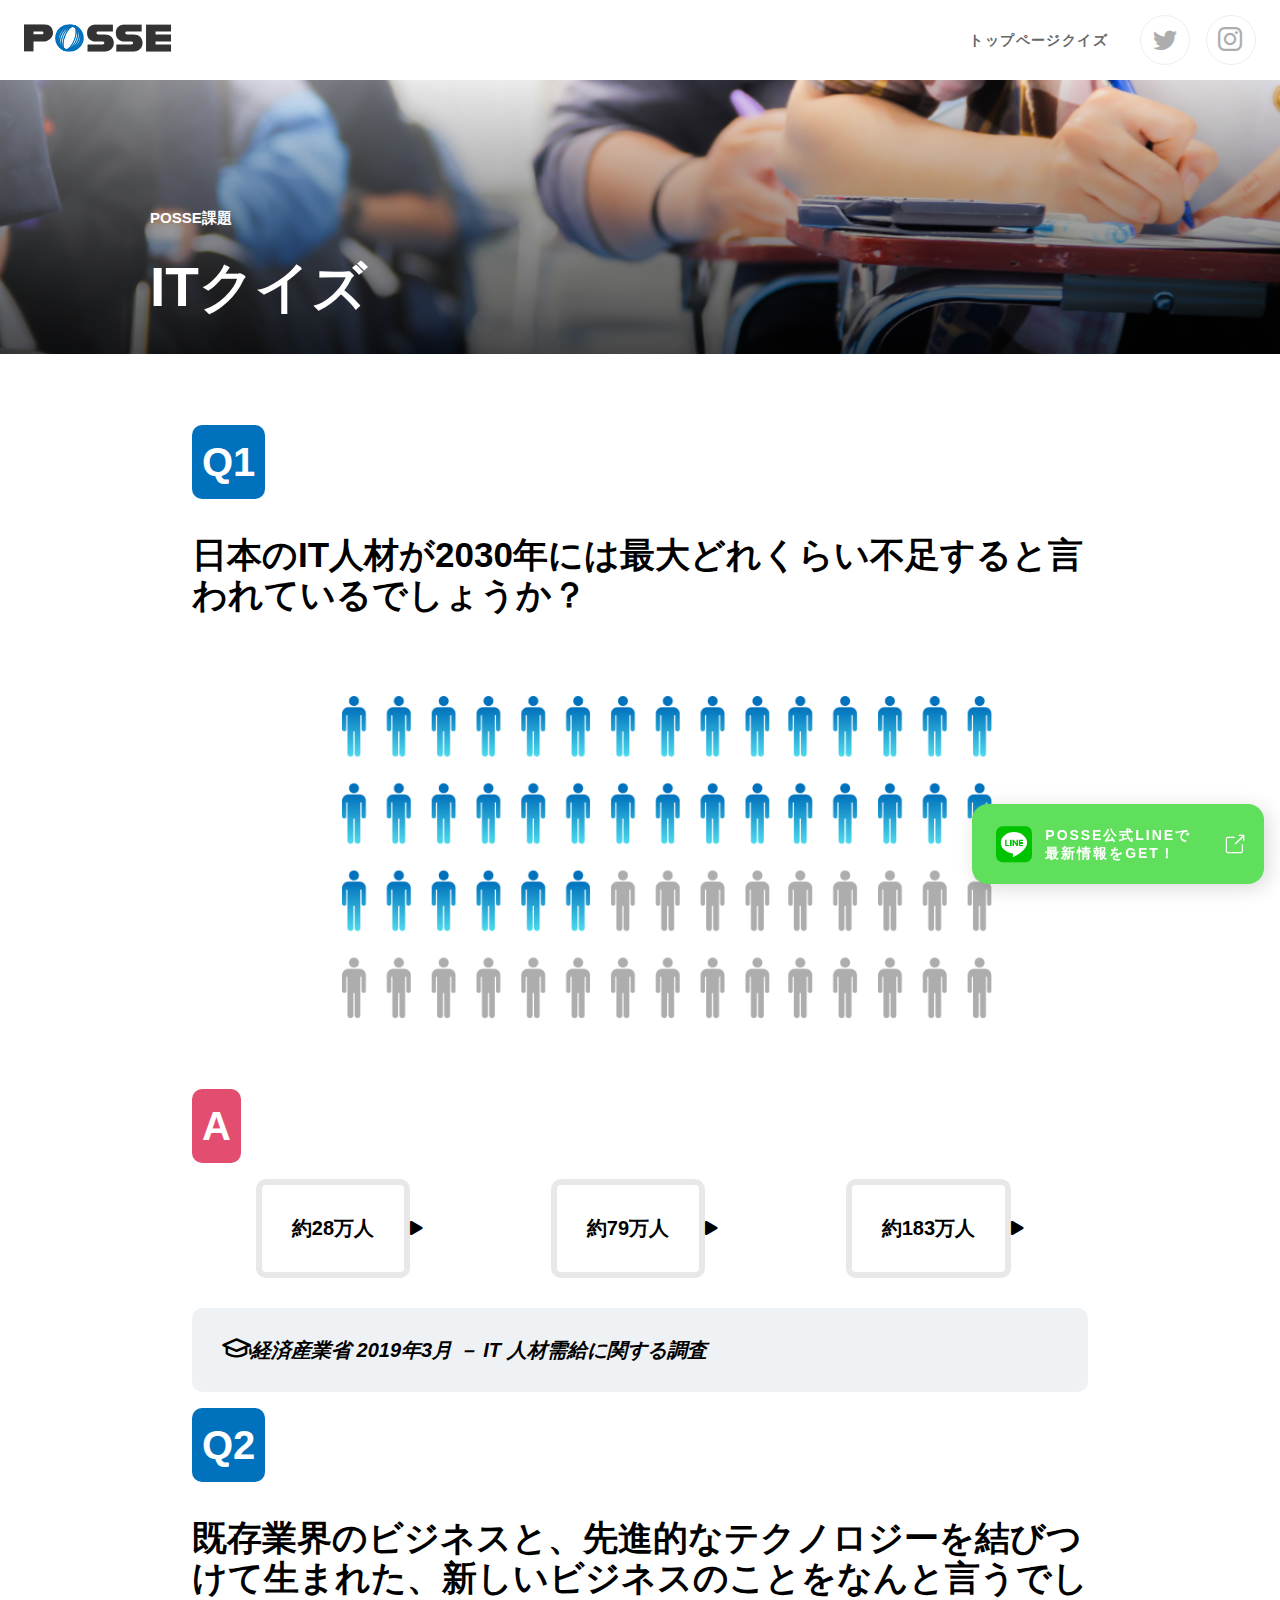
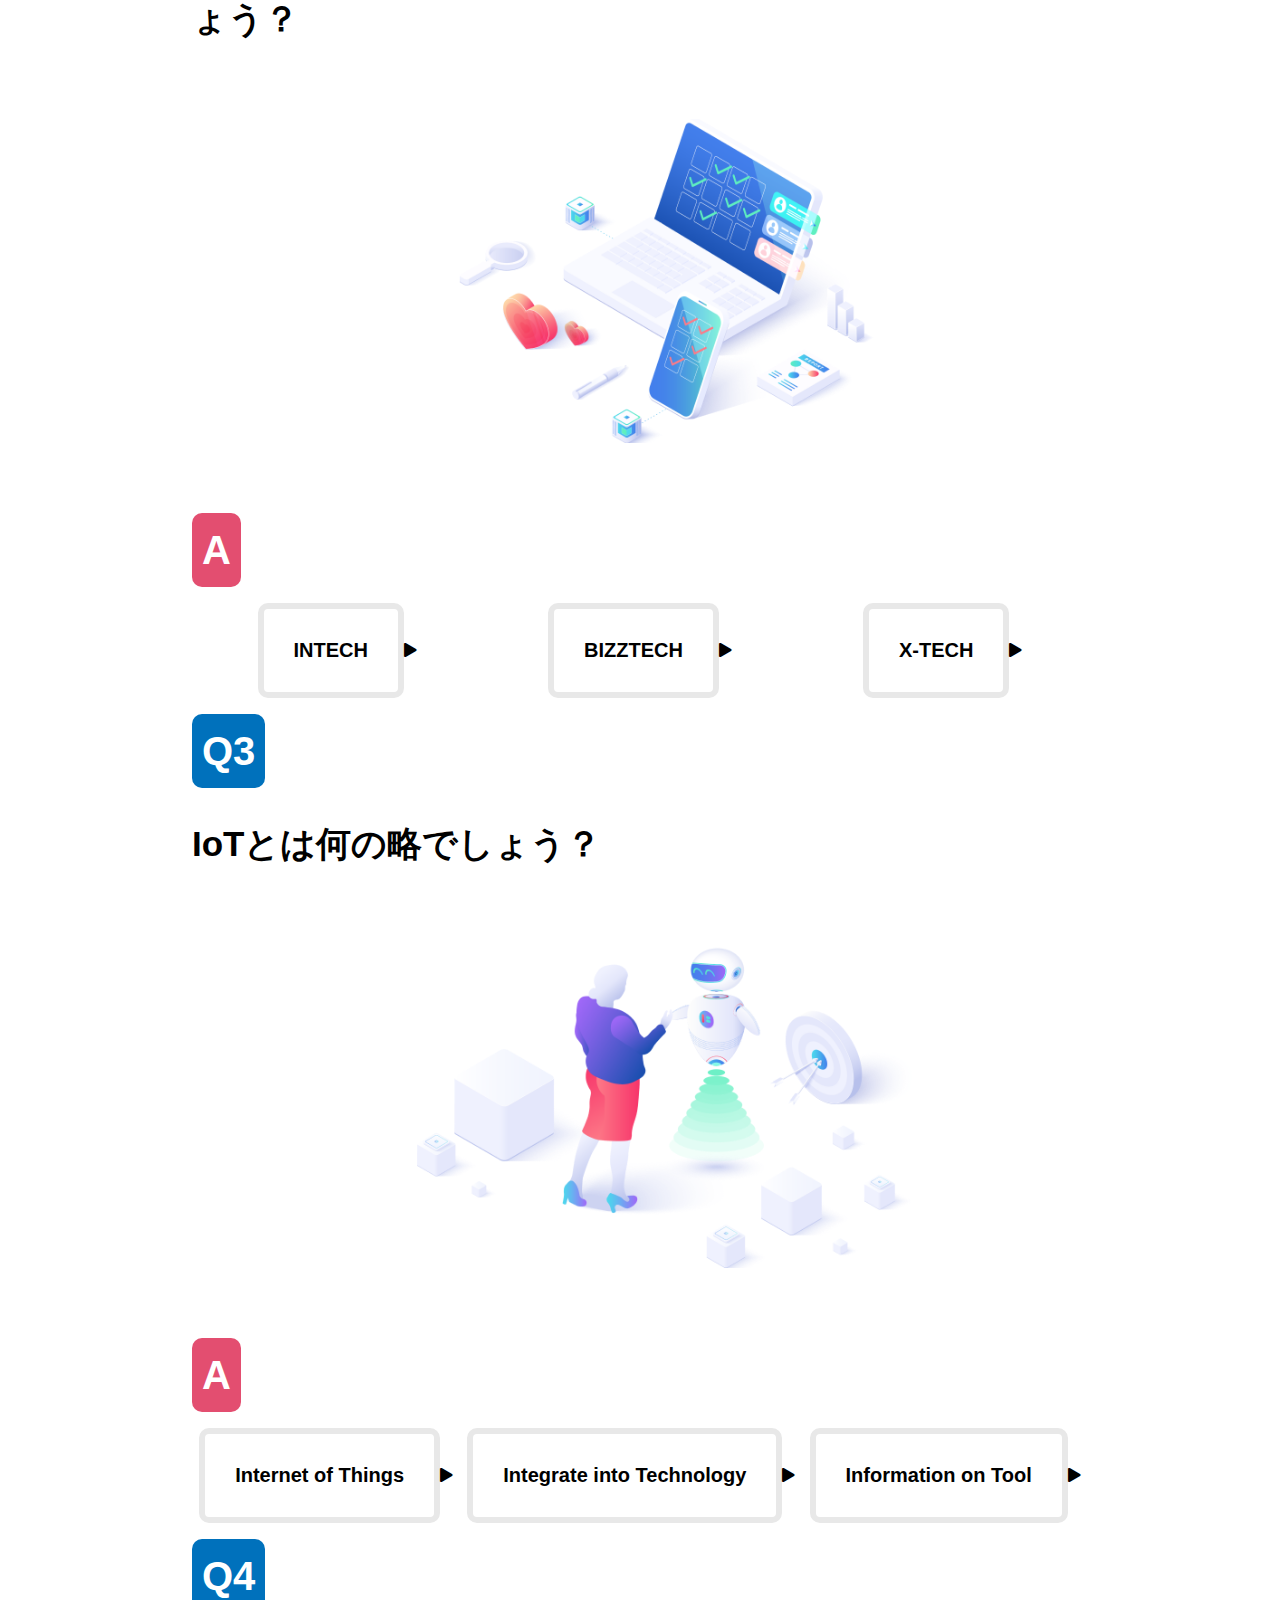
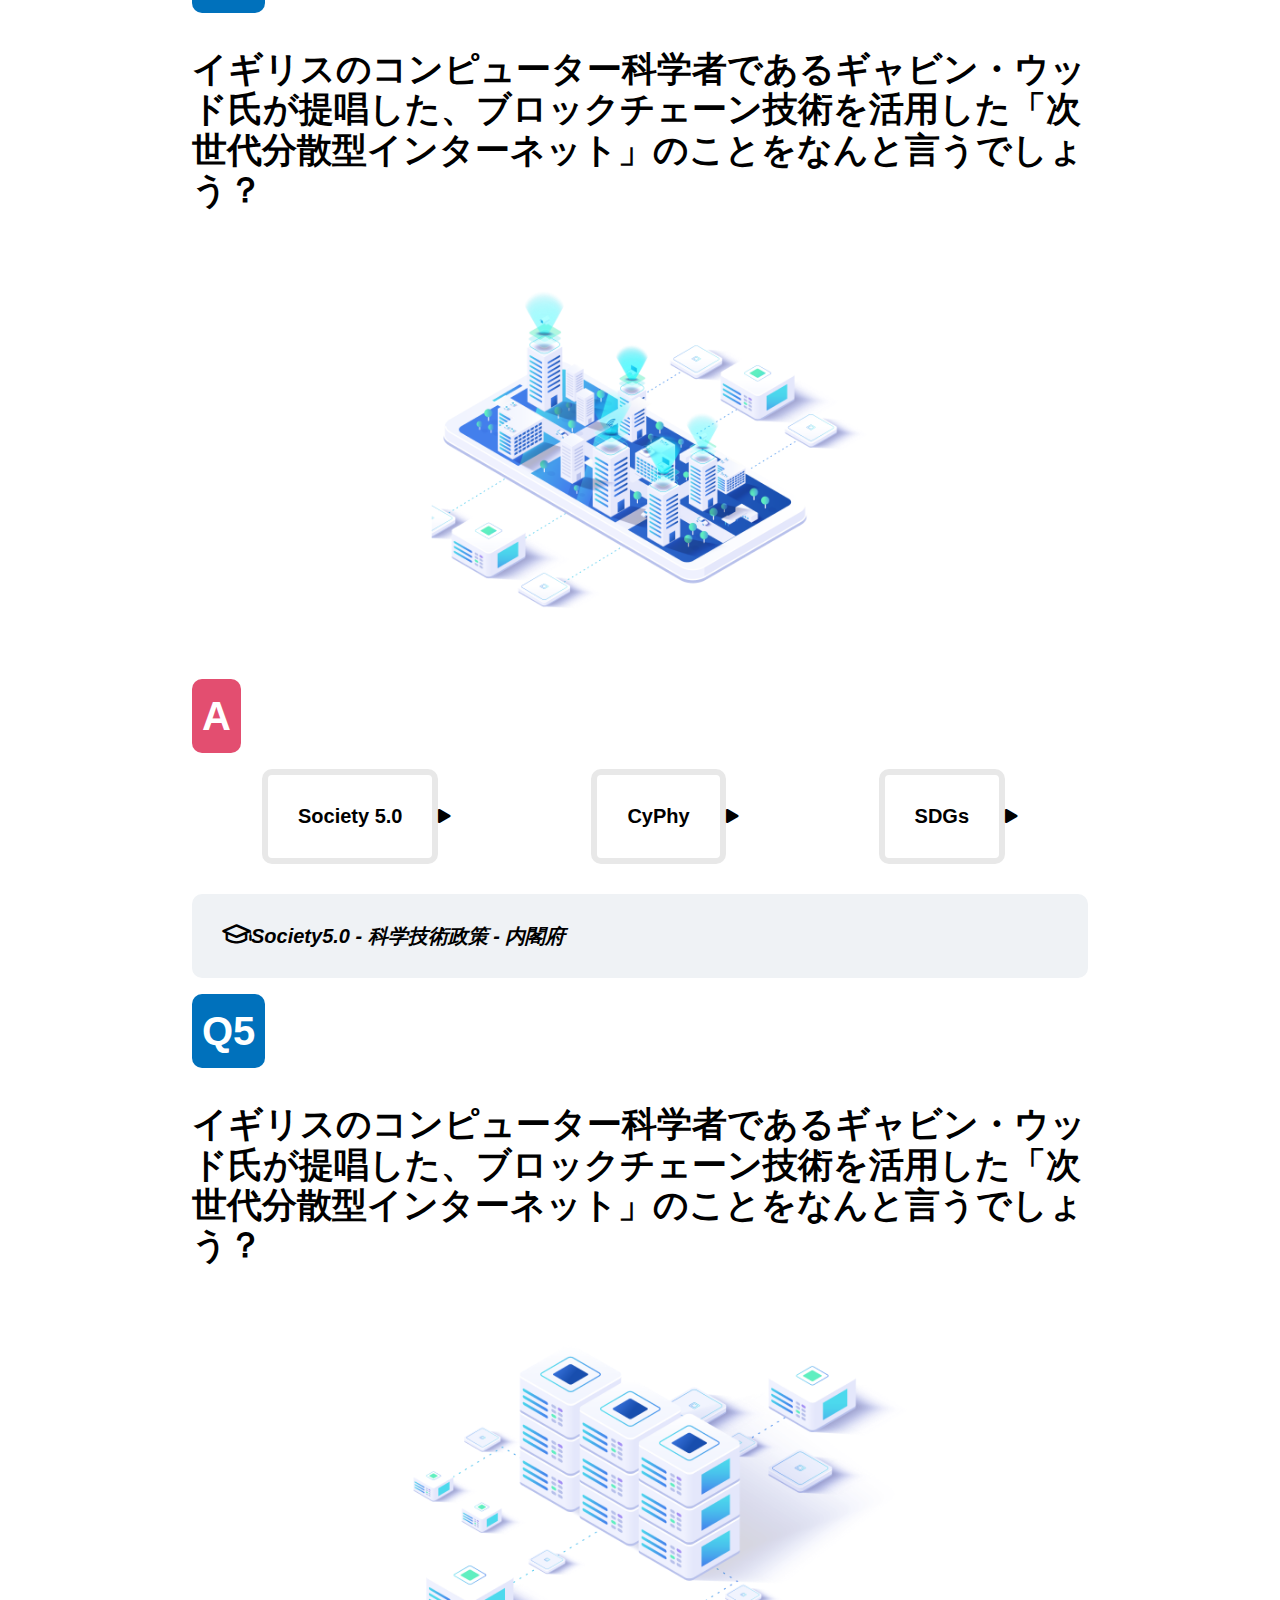
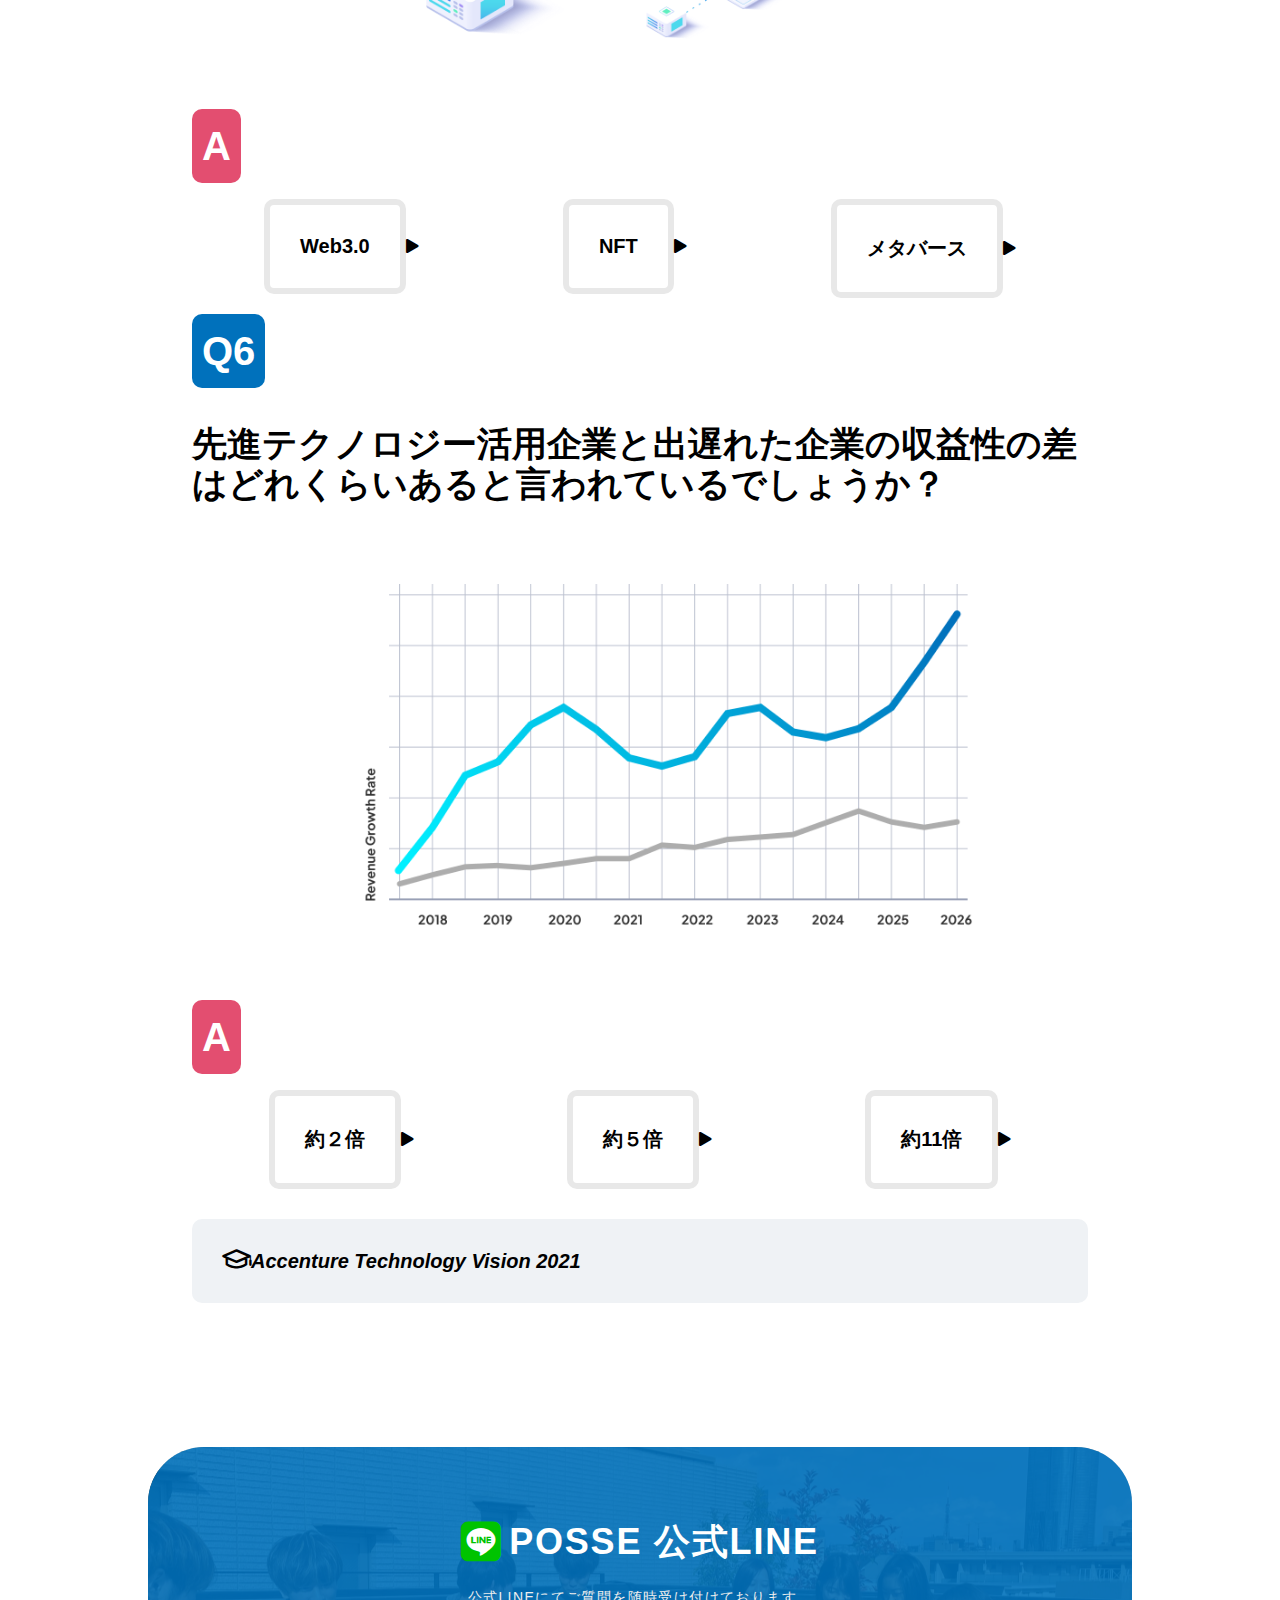
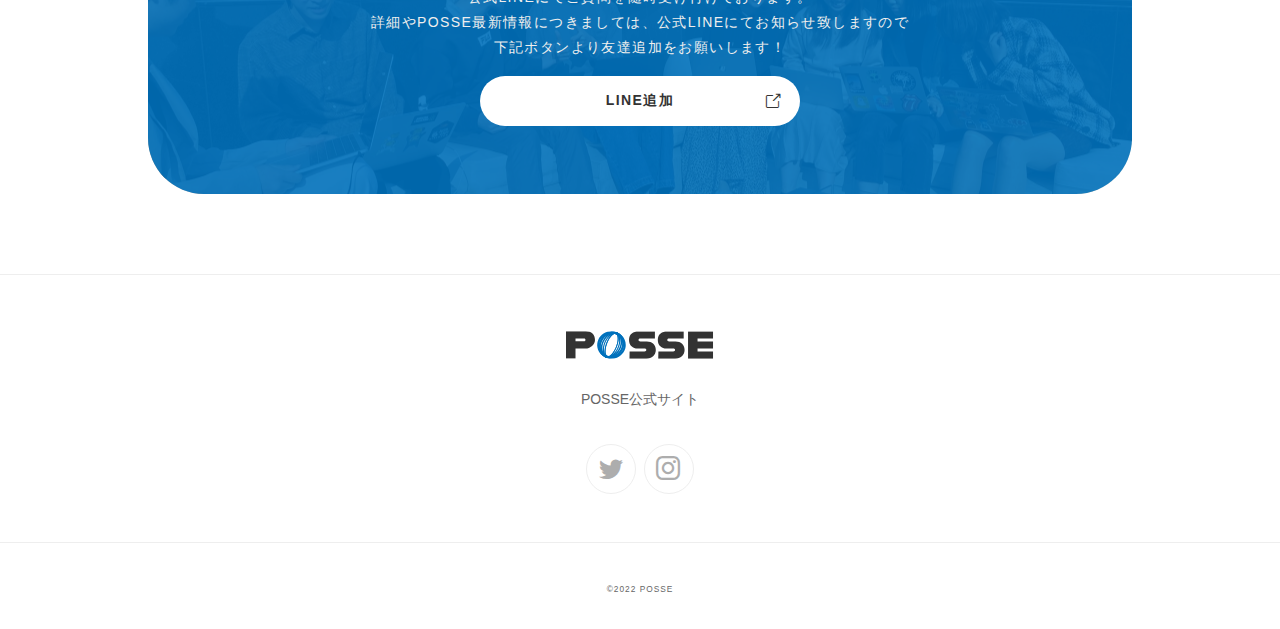
==== quiz/index.html @ 4977a6eb "ウェブサイト" ====
<!DOCTYPE html>
<html lang="ja">
<head>
  <meta charset="UTF-8">
  <meta http-equiv="X-UA-Compatible" content="IE=edge">
  <meta name="viewport" content="width=device-width, initial-scale=1.0">
  <title>クイズページ</title>
  <link rel="stylesheet" href="../assets-ph1-website-main/styles/style.css">
</head>

<body>
  <header class="header">
    <div class="p-header__logo"><img src="../assets-ph1-website-main/img/logo.svg" alt="POSSE"></div>
    <nav class="p-header__nav">
      <ul class="p-header__nav__list">
        <li class="p-header__nav__item">
          <a href="./" class="p-header__nav__item__link">トップページ</a>
        </li>
        <li class="p-header__nav__item">
          <a href="./quiz/" class="p-header__nav__item__link">クイズ</a>
        </li>
      </ul>
    </nav>
    <ul class="p-header__sns p-sns">
      <li class="p-sns__item">
        <a href="https://twitter.com/posse_program" target="_blank" rel="noopener noreferrer" class="p-sns__item__link"
          aria-label="Twitter">
          <i class="u-icon__twitter"></i>
        </a>
      </li>
      <li class="p-sns__item">
        <a href="https://www.instagram.com/posse_programming/" target="_blank" rel="noopener noreferrer"
          class="p-sns__item__link" aria-label="instagram">
          <i class="u-icon__instagram"></i>
        </a>
      </li>
    </ul>
  </header>

  <main>


  <div>
    <div class="main-title-matome">
    <h1 class="main-title">POSSE課題</h1>
    <h2 class="main-subtitle">ITクイズ</h2>
  </div>
    <!-- <img class="main-image" src="../assets-ph1-website-main/img/quiz/bg-hero.jpg" alt=""> -->
  </div>
  
  <section id="main-quiz" class="main-quiz">
    <!-- <h1 class="Q1-title">Q1</h1>
    <h2 class="Q1-text">日本のIT人材が2030年には最大どれくらい不足すると言われているでしょうか？</h2>
    <div class="Q1-image-div"><img class="Q1-image" src="../assets-ph1-website-main/img/quiz/img-quiz01.png" alt=""></div>
    <div class="Q1-answer">
      <h1 class="Q1-answer-title">A</h1>
      <ul class="Q1-answer-answer">
        <li><button class="Q1-answer-answer-1" id="choice-1" onclick="buttonClick(0)">約28万人</button><i class="u-icon__arrow"></i></li>
        <li><button class="Q1-answer-answer-1" id="choice-2" onclick="buttonClick(1)">約79万人</button><i class="u-icon__arrow"></i></li>
        <li><button class="Q1-answer-answer-1" id="choice-3" onclick="buttonClick(0)">約183万人</button><i class="u-icon__arrow"></i></li> 
      </ul>
    </div>
    <div class="Q1-seikai-huseikai">
    <div class="Q1-seikai" id="seikai">
      <h1>正解</h1>
      <h2>A 約79万人</h2>
    </div>
    <div class="Q1-seikai" id="huseikai">
      <h1>不正解...</h1>
      <h2>A 約79万人</h2>
    </div>
  </div>
    <cite class="Q1-cite">
      <i class="u-icon__note"></i>経済産業省 2019年3月 － IT 人材需給に関する調査
    </cite>
  </div> -->


<!-- <section class="main-quiz">
  <h1 class="Q1-title">Q2</h1>
  <h2 class="Q1-text">既存業界のビジネスと、先進的なテクノロジーを結びつけて生まれた、新しいビジネスのことをなんと言うでしょう？</h2>
  <div class="Q1-image-div"><img class="Q1-image" src="../assets-ph1-website-main/img/quiz/img-quiz02.png" alt=""></div>
  <div class="Q1-answer">
    <h1 class="Q1-answer-title">A</h1>
    <ul class="Q1-answer-answer">
      <li><button class="Q1-answer-answer-1" id="choice-1" onclick="buttonClick(0)">INTECH</button><i class="u-icon__arrow"></i></li>
      <li><button class="Q1-answer-answer-1" id="choice-2" onclick="buttonClick(1)">BIZZTECH</button><i class="u-icon__arrow"></i></li>
      <li><button class="Q1-answer-answer-1" id="choice-3" onclick="buttonClick(0)">X-TECH</button><i class="u-icon__arrow"></i></li> 
    </ul>
  </div>
  <div class="Q1-seikai-huseikai">
  <div class="Q1-seikai" id="seikai">
    <h1>正解</h1>
    <h2>A X-TECH</h2>
  </div>
  <div class="Q1-seikai" id="huseikai">
    <h1>不正解...</h1>
    <h2>A X-TECH</h2>
  </div>
</section>

<section class="main-quiz">
  <h1 class="Q1-title">Q3</h1>
  <h2 class="Q1-text">IoTとは何の略でしょう？</h2>
  <div class="Q1-image-div"><img class="Q1-image" src="../assets-ph1-website-main/img/quiz/img-quiz03.png" alt=""></div>
  <div class="Q1-answer">
    <h1 class="Q1-answer-title">A</h1>
    <ul class="Q1-answer-answer">
      <li><button class="Q1-answer-answer-1" id="choice-1" onclick="buttonClick(0)">Internet of Things</button><i class="u-icon__arrow"></i></li>
      <li><button class="Q1-answer-answer-1" id="choice-2" onclick="buttonClick(1)">Integrate into Technology</button><i class="u-icon__arrow"></i></li>
      <li><button class="Q1-answer-answer-1" id="choice-3" onclick="buttonClick(0)">Information on Tool</button><i class="u-icon__arrow"></i></li> 
    </ul>
  </div>
  <div class="Q1-seikai-huseikai">
  <div class="Q1-seikai" id="seikai">
    <h1>正解</h1>
    <h2>A </h2>
  </div>
  <div class="Q1-seikai" id="huseikai">
    <h1>不正解...</h1>
    <h2>A X-TECH</h2>
  </div>
</section>

<section class="main-quiz">
  <h1 class="Q1-title">Q2</h1>
  <h2 class="Q1-text">既存業界のビジネスと、先進的なテクノロジーを結びつけて生まれた、新しいビジネスのことをなんと言うでしょう？</h2>
  <div class="Q1-image-div"><img class="Q1-image" src="../assets-ph1-website-main/img/quiz/img-quiz02.png" alt=""></div>
  <div class="Q1-answer">
    <h1 class="Q1-answer-title">A</h1>
    <ul class="Q1-answer-answer">
      <li><button class="Q1-answer-answer-1" id="choice-1" onclick="buttonClick(0)">INTECH</button><i class="u-icon__arrow"></i></li>
      <li><button class="Q1-answer-answer-1" id="choice-2" onclick="buttonClick(1)">BIZZTECH</button><i class="u-icon__arrow"></i></li>
      <li><button class="Q1-answer-answer-1" id="choice-3" onclick="buttonClick(0)">X-TECH</button><i class="u-icon__arrow"></i></li> 
    </ul>
  </div>
  <div class="Q1-seikai-huseikai">
  <div class="Q1-seikai" id="seikai">
    <h1>正解</h1>
    <h2>A X-TECH</h2>
  </div>
  <div class="Q1-seikai" id="huseikai">
    <h1>不正解...</h1>
    <h2>A X-TECH</h2>
  </div>
</section>

<section class="main-quiz">
  <h1 class="Q1-title">Q2</h1>
  <h2 class="Q1-text">既存業界のビジネスと、先進的なテクノロジーを結びつけて生まれた、新しいビジネスのことをなんと言うでしょう？</h2>
  <div class="Q1-image-div"><img class="Q1-image" src="../assets-ph1-website-main/img/quiz/img-quiz02.png" alt=""></div>
  <div class="Q1-answer">
    <h1 class="Q1-answer-title">A</h1>
    <ul class="Q1-answer-answer">
      <li><button class="Q1-answer-answer-1" id="choice-1" onclick="buttonClick(0)">INTECH</button><i class="u-icon__arrow"></i></li>
      <li><button class="Q1-answer-answer-1" id="choice-2" onclick="buttonClick(1)">BIZZTECH</button><i class="u-icon__arrow"></i></li>
      <li><button class="Q1-answer-answer-1" id="choice-3" onclick="buttonClick(0)">X-TECH</button><i class="u-icon__arrow"></i></li> 
    </ul>
  </div>
  <div class="Q1-seikai-huseikai">
  <div class="Q1-seikai" id="seikai">
    <h1>正解</h1>
    <h2>A X-TECH</h2>
  </div>
  <div class="Q1-seikai" id="huseikai">
    <h1>不正解...</h1>
    <h2>A X-TECH</h2>
  </div>
</section>

<section class="main-quiz">
  <h1 class="Q1-title">Q2</h1>
  <h2 class="Q1-text">既存業界のビジネスと、先進的なテクノロジーを結びつけて生まれた、新しいビジネスのことをなんと言うでしょう？</h2>
  <div class="Q1-image-div"><img class="Q1-image" src="../assets-ph1-website-main/img/quiz/img-quiz02.png" alt=""></div>
  <div class="Q1-answer">
    <h1 class="Q1-answer-title">A</h1>
    <ul class="Q1-answer-answer">
      <li><button class="Q1-answer-answer-1" id="choice-1" onclick="buttonClick(0)">INTECH</button><i class="u-icon__arrow"></i></li>
      <li><button class="Q1-answer-answer-1" id="choice-2" onclick="buttonClick(1)">BIZZTECH</button><i class="u-icon__arrow"></i></li>
      <li><button class="Q1-answer-answer-1" id="choice-3" onclick="buttonClick(0)">X-TECH</button><i class="u-icon__arrow"></i></li> 
    </ul>
  </div>
  <div class="Q1-seikai-huseikai">
  <div class="Q1-seikai" id="seikai">
    <h1>正解</h1>
    <h2>A X-TECH</h2>
  </div>
  <div class="Q1-seikai" id="huseikai">
    <h1>不正解...</h1>
    <h2>A X-TECH</h2>
  </div> -->
<!-- </section> -->

  </main>

  <div class="p-line">
    <div class="l-container">
      <div class="p-line__body">
        <div class="p-line__body__inner">
          <h2 class="p-heading -light p-line__title"><i class="u-icon__line"></i>POSSE 公式LINE</h2>
          <div class="p-line__content">
            <p>公式LINEにてご質問を随時受け付けております。<br>詳細やPOSSE最新情報につきましては、公式LINEにてお知らせ致しますので<br>下記ボタンより友達追加をお願いします！</p>
          </div>
          <div class="p-line__footer">
            <a href="https://line.me/R/ti/p/@651htnqp?from=page" target="_blank" rel="noopener noreferrer"
              class="p-line__button">LINE追加<i class="u-icon__link"></i></a>
          </div>
        </div>
      </div>
    </div>
  </div>

  <footer class="l-footer p-footer">
    <div class="p-fixedLine">
      <a href="https://line.me/R/ti/p/@651htnqp?from=page" target="_blank" rel="noopener noreferrer"
        class="p-fixedLine__link">
        <i class="u-icon__line"></i>
        <p class="p-fixedLine__link__text">POSSE公式LINEで<br>最新情報をGET！</p>
        <i class="u-icon__link"></i>
      </a>
    </div>
    <div class="l-footer__inner">
      <div class="p-footer__siteinfo">
        <span class="p-footer__logo">
          <img src="../assets-ph1-website-main/img/logo.svg" alt="POSSE">
        </span>
        <a href="https://posse-ap.com/" target="_blank" rel="noopener noreferrer"
          class="p-footer__siteinfo__link">POSSE公式サイト</a>
      </div>
      <div class="p-footer__sns">
        <ul class="p-sns__list p-footer__sns__list">
          <li class="p-sns__item">
            <a href="https://twitter.com/posse_program" target="_blank" rel="noopener noreferrer"
              class="p-sns__item__link" aria-label="Twitter">
              <i class="u-icon__twitter"></i>
            </a>
          </li>
          <li class="p-sns__item">
            <a href="https://www.instagram.com/posse_programming/" target="_blank" rel="noopener noreferrer"
              class="p-sns__item__link" aria-label="instagram">
              <i class="u-icon__instagram"></i>
            </a>
          </li>
        </ul>
      </div>
    </div>
    <div class="p-footer__copyright">
      <small lang="en">©︎2022 POSSE</small>
    </div>
  </footer>


</body>

<script src="./main.js"></script>

</html>
---- assets-ph1-website-main/styles/style.css ----
*,
 ::before,
 ::after {
   border-style: solid;
   border-width: 0;
   box-sizing: border-box;
 }

html {
    -webkit-text-size-adjust: 100%;
    -webkit-tap-highlight-color: transparent;
    line-height: 1.15;
}

body {
    margin: 0;
  }
  
  main {
    display: block;
  }
  
  p,
  table,
  blockquote,
  address,
  pre,
  iframe,
  form,
  figure,
  dl {
    margin: 0;
  }

h1,
h2,
h3,
h4,
h5,
h6 {
  font-size: inherit;
  font-weight: inherit;
  margin: 0;
}

ul,
ol {
  list-style: none;
  margin: 0;
  padding: 0;
}

dt {
    font-weight: bold;
  }
  
  dd {
    margin-left: 0;
  }
  
  hr {
    border-top-width: 1px;
    box-sizing: content-box; /* 1 */
    clear: both;
    color: inherit;
    height: 0; /* 1 */
    margin: 0;
    overflow: visible; /* 2 */
  }

  a {
    background-color: transparent;
    color: inherit;
    text-decoration: none;
  }

  abbr[title] {
    -webkit-text-decoration: underline dotted;
            text-decoration: underline dotted; /* 2 */
  }




  /* icon fonts */
@font-face {
    font-display: inline-block;
    font-family: "posse-icon";
    font-style: normal;
    font-weight: normal;
    src: url("../fonts/posse-icon.ttf?bbqgr3") format("truetype"), url("../fonts/posse-icon.woff?bbqgr3") format("woff"), url("../fonts/posse-icon.svg?bbqgr3#posse-icon") format("svg");
  }
  i, .icomoon-liga {
    speak: never;
    -ms-font-feature-settings: "liga" 1;
    font-feature-settings: "liga";
    -webkit-font-smoothing: antialiased;
    -moz-osx-font-smoothing: grayscale;
    font-family: "posse-icon" !important;
    font-style: normal;
    font-variant: normal;
    font-variant-ligatures: discretionary-ligatures;
    font-weight: normal;
    letter-spacing: 0;
    line-height: 1;
    text-transform: none;
  }









  body {
    font-family: "Noto Sans JP", sans-serif;
  }
  
  .l-main {
    padding-top: 80px;
  }
  
  .l-container {
    margin: 0 auto;
    max-width: 1032px;
    padding: 0 24px;
    width: 100%;
  }

  .l-footer {
    border-top: solid 1px #eee;
  }
  .l-footer__inner {
    padding: 56px 24px 48px;
  }

 header {
    align-items: center;
    background-color: #fff;
    display: flex;
    padding: 15px 24px;
    left: 0;
    position: fixed;
    right: 0;
    top: 0;
    z-index: 1000;
  }

  .p-header__nav {
    margin-left: auto;
  }

  .p-header__nav__list {
    display: flex;
    gap: 32px.;
  }

  .p-header__nav__item__link {
    color: #666;
    font-size: 14px;
    font-weight: bold;
    letter-spacing: 0.1em;
  }

  .p-header__sns {
    margin-left: 32px;
  }


  /* ハンバーガーメニュー */
  
  .header__navi {
    position: absolute;
    right: 0;
    left: 0;
    top: 0;
    width: 100%;
    height: 100vh;
    transform: translateX(100%);
    background-color: #fff;
    transition: ease .4s;
  }
  
  
  @media screen and (min-width: 960px) {
    .header__navi {
      position: static;
      transform: initial;
      background-color: inherit;
      height: inherit;
      display: flex;
      justify-content: end;
      width: 50%;
    }
  }

  @media screen and (min-width: 960px) {
    .navi__items {
      width: 100%;
      display: flex;
      align-items: center;
      height: initial;
      justify-content: space-between;
    }
  }
  
  .navi-items {
    position: absolute;
    top: 50%;
    left: 50%;
    transform: translate(-50%, -50%);
    padding: 0;
  }
  
  
  @media screen and (min-width: 960px) {
    .navi-items {
      padding-top: inherit;
      padding-bottom: inherit;
      position: inherit;
      top: 0;
      left: 0;
      transform: translate(0, 0);
    }
  }
  
  .navi-items__item a {
    color: black;
    width: 100%;
    display: block;
    text-align: center;
    font-size: 20px;
    margin-bottom: 24px;
  }
  
  .navi-items__item:last-child a {
    margin-bottom: 0;
  }
  
  @media screen and (min-width: 960px) {
    .navi-items__item a {
      margin-bottom: 0;
    }
  }

  .header__hamburger {
    width: 48px;
    height: 100%;
  
  }
  
  .hamburger {
    background-color: transparent;
    border-color: transparent;
    z-index: 9999;
  }
  
  @media screen and (min-width: 960px) {
    .hamburger {
      display: none;
    }
  }
  
  
  .hamburger span {
    width: 100%;
    height: 1px;
    background-color: #000;
    position: relative;
    transition: ease .4s;
    display: block;
  }
  
  .hamburger span:nth-child(1) {
    top: 0;
  }
  
  .hamburger span:nth-child(2) {
    margin: 8px 0;
  }
  
  .hamburger span:nth-child(3) {
    top: 0;
  }
  
  
  /* ハンバーガーメニュークリック後のスタイル */
  .header__nav.active {
    transform: translateX(0);
  }
  
  .hamburger.active span:nth-child(1) {
    top: 5px;
    transform: rotate(45deg);
  }
  
  .hamburger.active span:nth-child(2) {
    opacity: 0;
  
  }
  
  .hamburger.active span:nth-child(3) {
    top: -13px;
    transform: rotate(-45deg);
  } 
  
  

  .p-footer {
    margin-top: 80px;
    text-align: center;
  }
  .p-footer__logo {
    display: block;
  }
  .p-footer__siteinfo__link {
    color: #666;
    display: inline-block;
    font-size: 14px;
    line-height: 1.8;
    margin-top: 24px;
  }
  .p-footer__sns__list {
    display: flex;
    gap: 8px;
    justify-content: center;
    margin-top: 32px;
  }
  .p-footer__copyright {
    border-top: solid 1px #eee;
    color: #666;
    font-family: "Plus Jakarta Sans", "Noto Sans JP", sans-serif;
    font-size: 10px;
    letter-spacing: 0.1em;
    line-height: 1.5;
    padding: 38px 24px 33px;
  }
  
  .p-fixedLine {
    bottom: 16px;
    position: fixed;
    right: 16px;
  }

  .p-fixedLine__link {
    align-items: center;
    background-color: #5FDF5B;
    border-radius: 16px;
    box-shadow: 4px 4px 20px rgba(0, 0, 0, 0.15);
    display: flex;
    padding: 22px 20px 22px 24px;
  }
  .p-fixedLine__link .u-icon__line {
    font-size: 36px;
  }
  .p-fixedLine__link .u-icon__link {
    color: #fff;
    font-size: 18px;
    margin-left: 35px;
  }
  .p-fixedLine__link__text {
    color: #fff;
    font-size: 14px;
    font-weight: bold;
    letter-spacing: 0.14em;
    line-height: 1.3;
    margin-left: 13px;
    text-align: left;
  }
  
  .p-heading {
    font-size: 36px;
    font-weight: bold;
    letter-spacing: 0.05em;
    line-height: 1.5;
    text-align: center;
  }
  .p-heading.-light {
    color: #fff;
  }

  .p-heading__caption {
    color: #0071bc;
    display: block;
    font-family: "Plus Jakarta Sans", "Noto Sans JP", sans-serif;
    font-size: 14px;
    letter-spacing: initial;
    line-height: 1.8;
    margin-top: 8px;
  }
  
  .p-hero {
    padding: 110px 0 76px;
  }
  .p-hero__title {
    color: #fff;
    font-weight: bold;
  }
  .p-hero__title__label {
    font-size: 18px;
    line-height: 1.8;
  }
  .p-hero__title__inline {
    display: block;
    font-size: 60px;
    line-height: 1.5;
    margin-top: 12px;
  }
  
  .p-sns {
    display: flex;
    gap: 16px;
  }
  .p-sns__item__link {
    align-items: center;
    border: solid 1px #eee;
    border-radius: 50%;
    color: #adadad;
    display: inline-flex;
    font-size: 24px;
    height: 50px;
    justify-content: center;
    width: 50px;
  }

  .p-line {
    margin-top: 144px;
  }
  .p-line__body {
    background: url(../img/bg-line.jpg) center center/cover;
    border-radius: 56px;
    overflow: hidden;
    padding: 68px;
    position: relative;
  }
  .p-line__body::before {
    background-color: rgba(0, 113, 188, 0.9);
    content: "";
    height: 100%;
    left: 0;
    position: absolute;
    top: 0;
    width: 100%;
  }
  .p-line__body__inner {
    position: relative;
  }
  .p-line__title {
    align-items: center;
    display: flex;
    gap: 8px;
    justify-content: center;
  }
  .p-line__title .u-icon__line {
    font-size: 40px;
  }
  .p-line__content {
    color: #eee;
    font-size: 14px;
    letter-spacing: 0.1em;
    line-height: 1.8;
    margin-top: 16px;
    text-align: center;
  }
  .p-line__footer {
    margin-top: 16px;
    text-align: center;
  }
  .p-line__button {
    background-color: #fff;
    border-radius: 50px;
    color: #333;
    display: inline-block;
    font-size: 14px;
    font-weight: bold;
    letter-spacing: 0.1em;
    line-height: 1.8;
    max-width: 320px;
    padding: 12px;
    position: relative;
    width: 100%;
  }
  .p-line__button .u-icon__link {
    position: absolute;
    right: 20px;
    top: 50%;
    transform: translate(0, -50%);
  }
  
  .p-top-container {
    margin-top: 96px;
  }
  
  .p-top-hero__inner {
    display: flex;
    margin: 0 auto;
    max-width: 1280px;
    position: relative;
  }

  .p-top-hero__body {
    -ms-grid-row-align: center;
        align-self: center;
    background-color: #eff2f5;
    border-radius: 24px;
    display: inline-block;
    padding: 50px 62px;
    position: relative;
    white-space: nowrap;
  }
  .p-top-hero__body__title {
    color: #0071bc;
    font-size: 16px;
    font-weight: bold;
    line-height: 1.8;
  }
  .p-top-hero__body__catchcopy {
    display: inline-block;
    font-size: 60px;
    font-weight: bold;
    letter-spacing: 0.05em;
    line-height: 1.3333;
    margin-top: 10px;
  }
  .p-top-hero__image {
    border-radius: 80px 0 0 80px;
    display: block;
    margin-left: -125px;
    margin-right: calc(50% - 50vw);
    max-height: 680px;
    overflow: hidden;
  }

  .p-top-hero__image img {
    -o-object-fit: cover;
    display: block;
    height: 100%;
       object-fit: cover;
    width: 100%;
  }
  .p-top-hero__scroll {
    align-items: center;
    bottom: 24px;
    display: inline-flex;
    font-family: "Plus Jakarta Sans", "Noto Sans JP", sans-serif;
    font-size: 14px;
    gap: 6px;
    left: 32px;
    line-height: 1.5;
    position: absolute;
  }
  .p-top-hero__scroll::before {
    background-color: #ccc;
    border-radius: 8px;
    content: "";
    display: inline-block;
    height: 8px;
    width: 8px;
  }
  
  .p-top-about__body {
    -ms-grid-columns: (1fr)[2];
    display: -ms-grid;
    display: grid;
    gap: 40px;
    grid-template-columns: repeat(2, 1fr);
    margin-top: 42px;
  }
  .p-top-about__image {
    border-radius: 16px;
    overflow: hidden;
  }

  .p-top-about__content {
    -ms-grid-row-align: center;
        align-self: center;
    font-size: 14px;
    line-height: 1.8;
  }
  
  .p-quiz-hero {
    background: url(../img/quiz/bg-hero.jpg) center center/cover;
  }
  
  .p-quiz-container {
    margin-top: 120px;
  }
  
  .p-quiz-box:not(:first-of-type) {
    margin-top: 120px;
  }
  .p-quiz-box__label {
    background-color: #0071bc;
    border-radius: 8px;
    color: #fff;
    display: inline-block;
    font-family: "Plus Jakarta Sans", "Noto Sans JP", sans-serif;
    font-size: 36px;
    font-weight: bold;
    line-height: 1.5;
    padding: 8px 16px;
  }
  .p-quiz-box__label--accent {
    background-color: #e34e70;
  }
  .p-quiz-box__question__title__text {
    display: block;
    font-size: 36px;
    font-weight: bold;
    line-height: 1.5;
    margin-top: 24px;
  }

  .p-quiz-box__question__image {
    margin: 64px auto 0;
    max-width: 718px;
  }
  .p-quiz-box__answer {
    margin-top: 64px;
  }
  .p-quiz-box__answer__list {
    -ms-grid-columns: (1fr)[3];
    display: -ms-grid;
    display: grid;
    gap: 24px;
    grid-template-columns: repeat(3, 1fr);
    margin-top: 16px;
  }
  .p-quiz-box__answer__button {
    align-items: center;
    border: solid 5px #eee;
    border-radius: 8px;
    display: flex;
    font-size: 18px;
    font-weight: bold;
    line-height: 1.8;
    padding: 19px;
    text-align: left;
    width: 100%;
  }
  .p-quiz-box__answer__button .u-icon__arrow {
    font-size: 16px;
    margin-left: auto;
  }
  .p-quiz-box__answer__button:disabled .u-icon__arrow {
    display: none;
  }
  .p-quiz-box__answer__button.is-selected {
    background-color: #eff2f5;
    border-color: #0071bc;
  }
  .p-quiz-box__answer__button.is-selected .u-icon__arrow {
    display: none;
  }

  .p-quiz-box__note {
    align-items: center;
    background-color: #f6f6f6;
    border-radius: 8px;
    display: block;
    display: flex;
    font-size: 18px;
    font-style: normal;
    font-weight: bold;
    gap: 16px;
    line-height: 1.8;
    margin-top: 16px;
    padding: 24px;
  }
  .p-quiz-box__answer__correct {
    background-color: #fff2f5;
    border-radius: 8px;
    display: none;
    margin-top: 16px;
    padding: 24px 40px;
  }
  .p-quiz-box__answer__correct.is-correct {
    display: block;
  }
  .p-quiz-box__answer__correct.is-incorrect {
    background-color: #eff2f5;
    display: block;
  }
  .p-quiz-box__answer__correct__title {
    font-size: 24px;
    font-weight: bold;
    letter-spacing: 0.05em;
    line-height: 1.5;
  }
  .is-correct .p-quiz-box__answer__correct__title {
    color: #e34e70;
  }
  .is-incorrect .p-quiz-box__answer__correct__title {
    color: #0071bc;
  }
  .p-quiz-box__answer__correct__content {
    align-items: baseline;
    display: flex;
    font-size: 18px;
    font-weight: bold;
    gap: 18px;
    line-height: 1.8;
    margin-top: 16px;
  }
  .p-quiz-box__answer__correct__content__label {
    font-family: "Plus Jakarta Sans", "Noto Sans JP", sans-serif;
    font-size: 24px;
  }

  
  .u-icon__link:before {
    content: "\e901";
  }
  .u-icon__note:before {
    content: "\e902";
  }
  .u-icon__arrow:before {
    content: "\e903";
  }
  .u-icon__line:before {
    background: radial-gradient(#fff 60%, transparent 60%);
    color: #00c300;
    content: "\e900";
  }

  .u-icon__instagram:before {
    content: "\ea92";
  }

  .u-icon__twitter:before {
    content: "\ea96";
  }



  .main-quiz{
    margin: 50px 15%;
  }

  .main-title{
    margin-top: 7%;
    color: #fff;
    font-size: 15px;
    font-weight: 800;
  }

  .main-subtitle{
    margin-top: 30px;
    color: #fff;
    font-size: 55px;
    font-weight: 800;
  }

  .main-title-matome{
    background-image: url(/assets-ph1-website-main/img/quiz/bg-hero.jpg);
    background-size: 100%;
    padding: 70px 150px;
    background-repeat: no-repeat;
    margin-top: 70px;
  }

  .Q1-image-div{
    width: 650px;
  }

  .Q1-image{
    width: 100%;
    margin: 80px 150px;
  }

  .Q1-title{
    font-size: 40px;
    color: #fff;
    background-color: #0071bc;
    display:inline;
    border-radius: 10px;
    font-weight: 700;
    padding: 15px 10px;
    margin: 300px 0px;
  }

  .Q1-text{
    font-size: 35px;
    margin-top: 50px;
    font-weight: 800;
  }

  .Q1-answer-title{
    font-size: 40px;
    color: #fff;
    background-color:#e34e70;
    display:inline;
    border-radius: 10px;
    font-weight: 700;
    padding: 15px 10px;
    margin: 300px 0px;
  }

  .Q1-answer-answer{
    display: flex;
    justify-content: space-around;
    margin-top: 30px;
  }

  .Q1-answer-answer-1{
    font-size: 20px;
    padding: 30px ;
    background-color: #fff;
    border: 6px solid #e8e8e8;
    border-radius: 10px;
    cursor: pointer;
    font-weight: 700;
  }

  .Q1-seikai{
    background-color:#eff2f5;
    font-size: 20px;
    padding: 30px;
    display:block;
    border-radius: 10px;
    display: none;
  }

  .Q1-seikai-huseikai{
    margin-top: 30px;
  }

  .u-icon__arrow:before {
    content: "\e903";
  }

  .u-icon__note:before {
    content: "\e902";
  }

  .Q1-cite{
    background-color:#eff2f5;
    font-size: 20px;
    padding: 30px;
    display:block;
    border-radius: 10px;
    margin-top: 30px;
    font-weight: 600;
    margin-bottom: 30px;
  }
  
  .choice-none{
    pointer-events: none;
  }
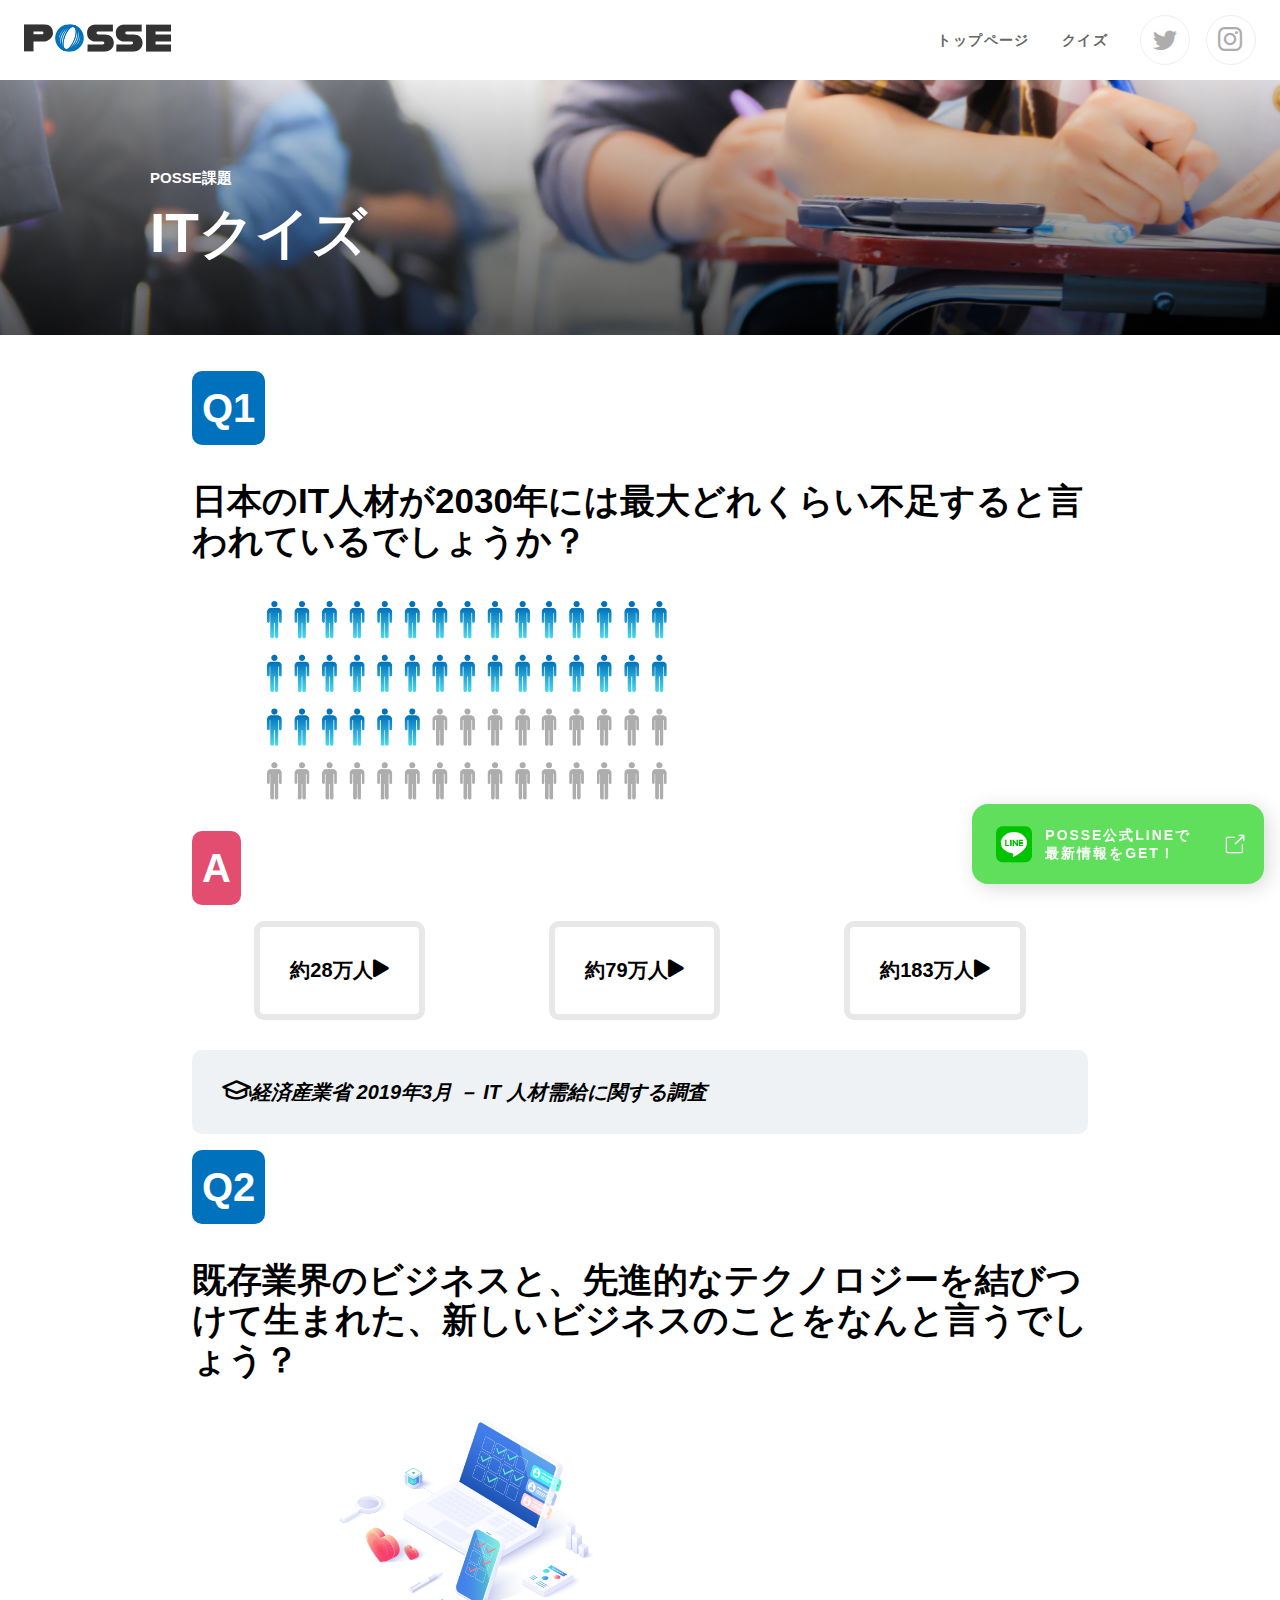
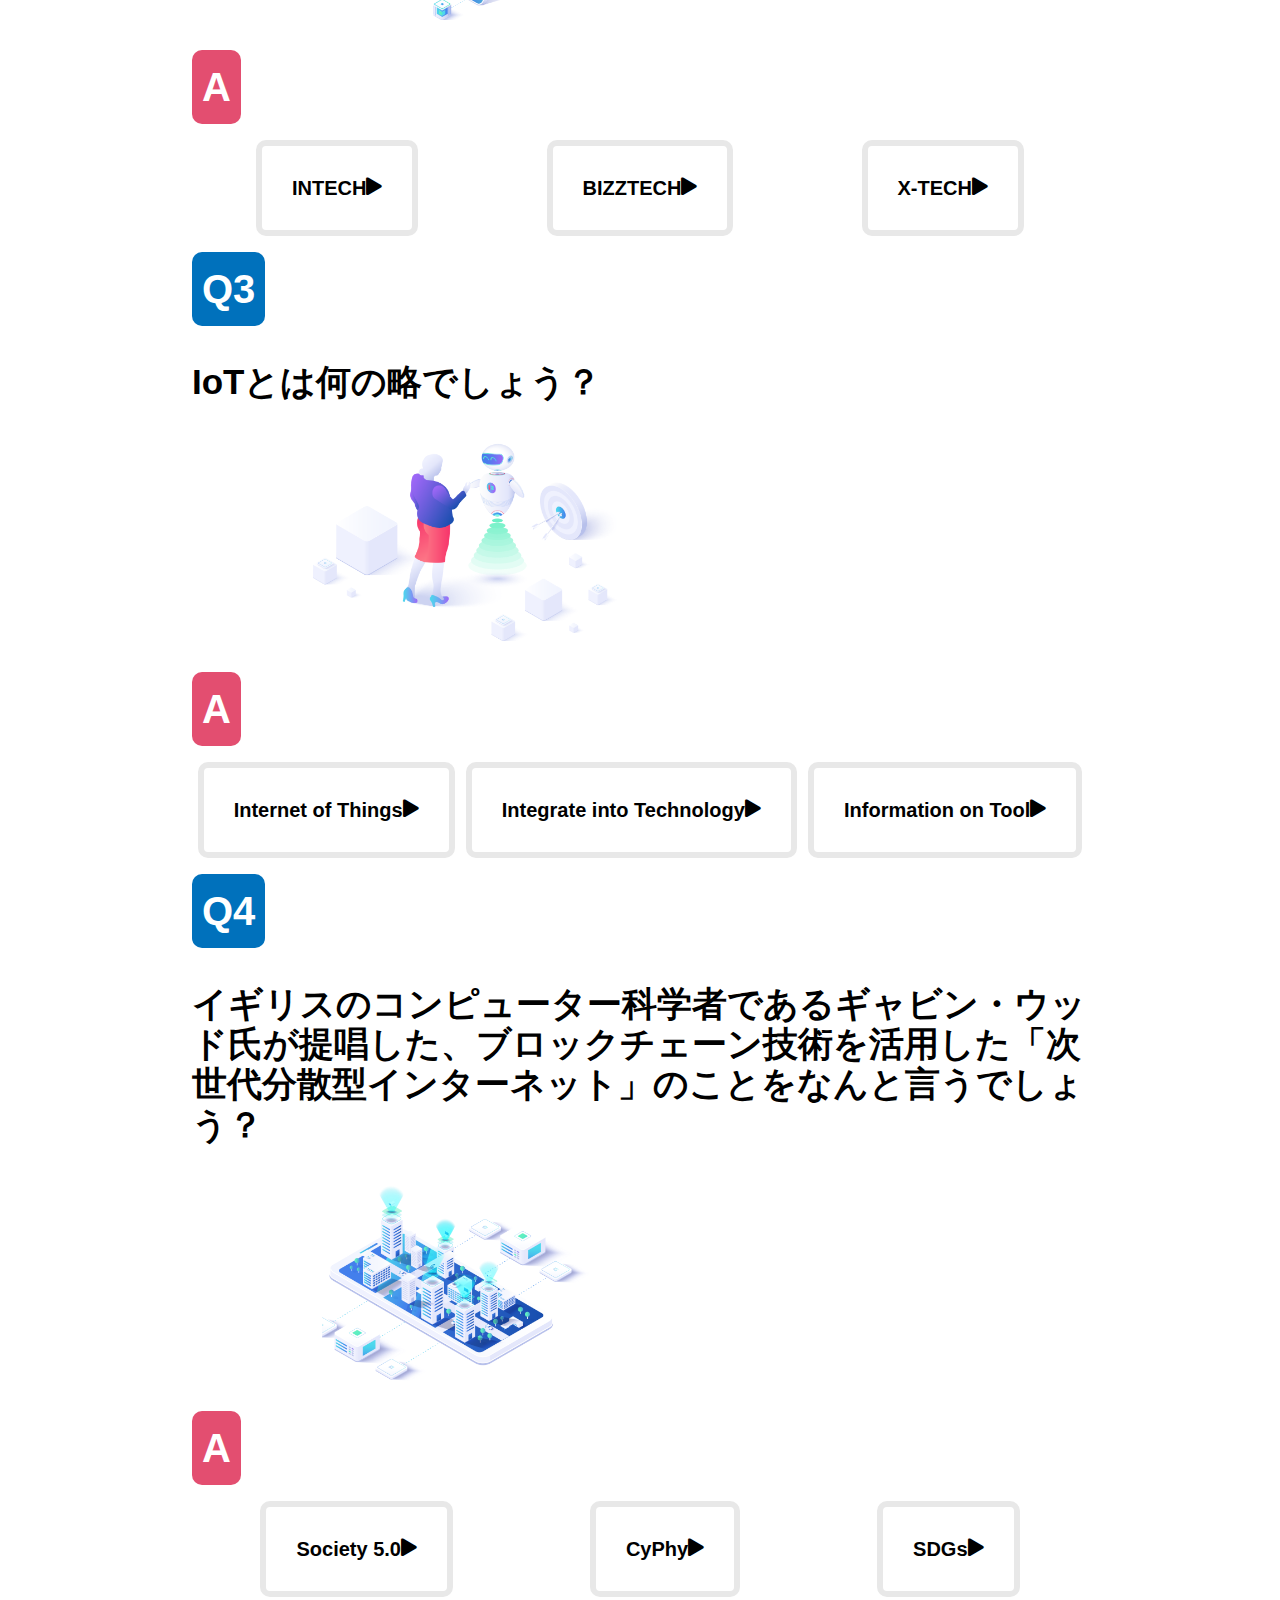
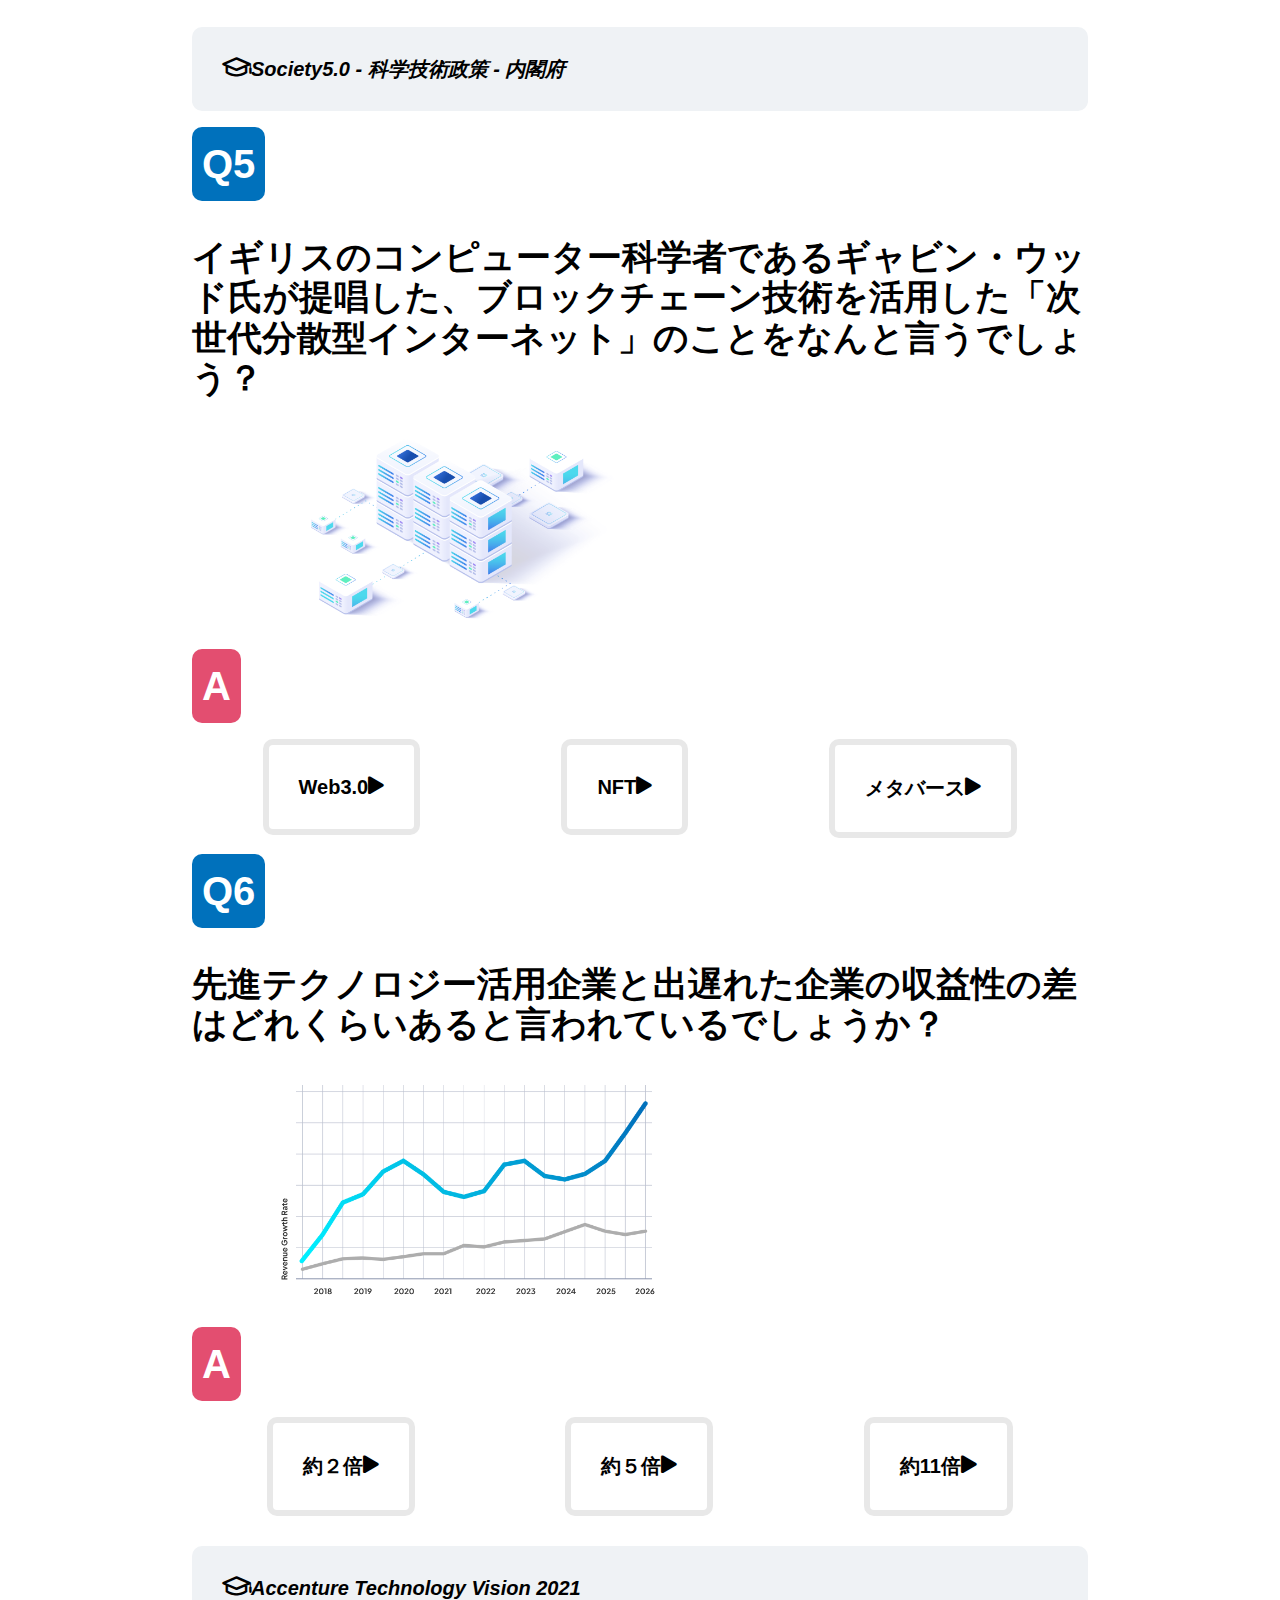
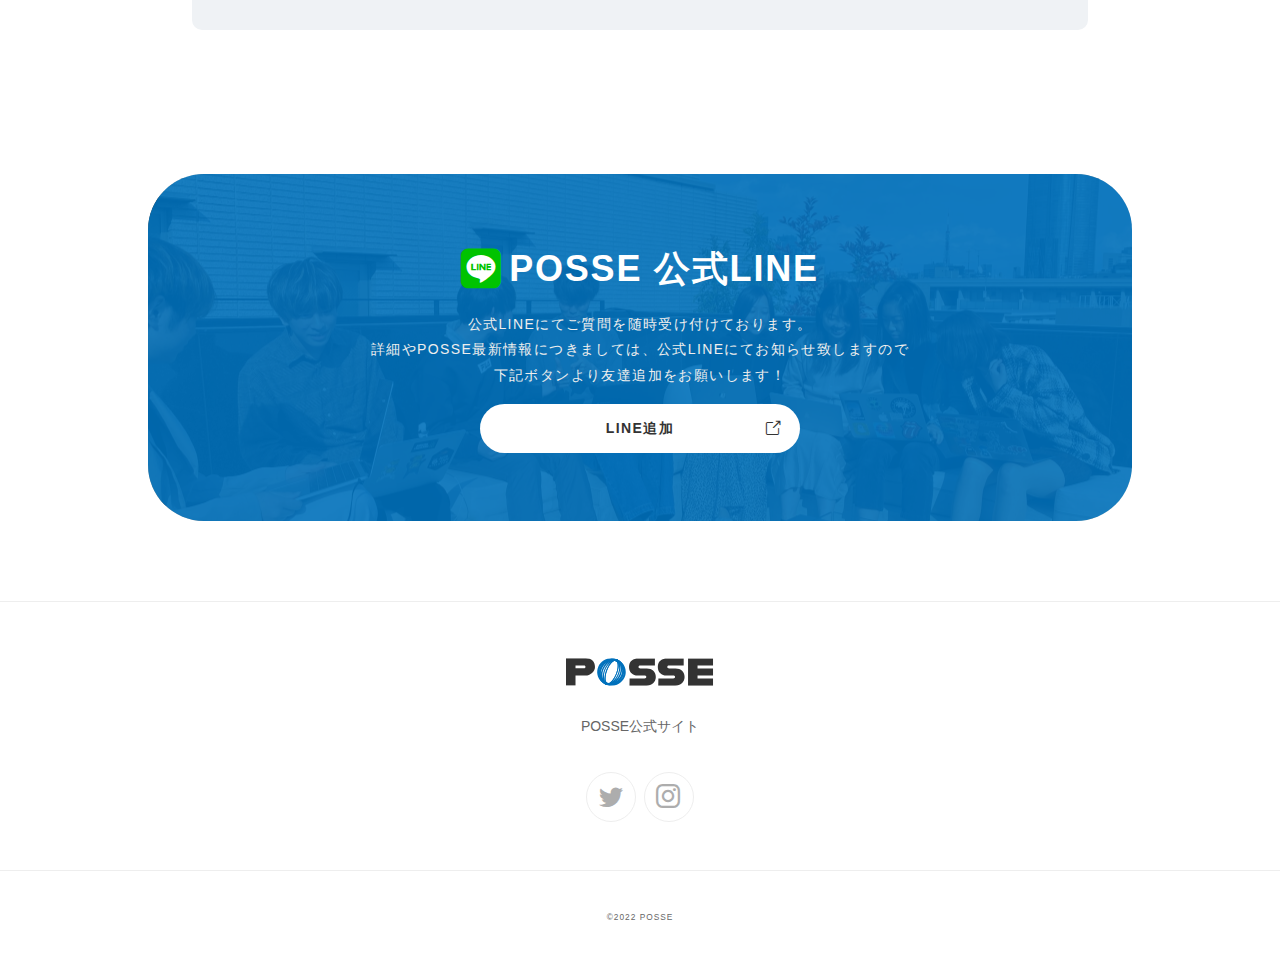
==== commit e4f1809c: "ウェブサイト" ====
--- a/quiz/index.html
+++ b/quiz/index.html
@@ -14,10 +14,10 @@
     <nav class="p-header__nav">
       <ul class="p-header__nav__list">
         <li class="p-header__nav__item">
-          <a href="./" class="p-header__nav__item__link">トップページ</a>
+          <a href="../index.html" class="p-header__nav__item__link">トップページ</a>
         </li>
         <li class="p-header__nav__item">
-          <a href="./quiz/" class="p-header__nav__item__link">クイズ</a>
+          <a href="./" class="p-header__nav__item__link">クイズ</a>
         </li>
       </ul>
     </nav>
@@ -35,6 +35,21 @@
         </a>
       </li>
     </ul>
+    <button class="header__hamburger hamburger" id="js-hamburger">
+      <span></span>
+      <span></span>
+      <span></span>
+    </button>
+    <div>
+      <span class="batsu"></span>
+    </div>
+    <div class="header__inner" id="js-nav">
+      <nav class="header__nav nav" >
+        <ul class="nav__items nav-items">
+          <li class="nav-items__item"><a href="../index.html">POSSEとは</a></li>
+          <li class="nav-items__item"><a href="./index.html">クイズ</a></li>
+        </ul>
+      </nav>
   </header>
 
   <main>
@@ -254,4 +269,6 @@
 
 <script src="./main.js"></script>
 
+<script src="../hamburger.js"></script>
+
 </html>--- a/assets-ph1-website-main/styles/style.css
+++ b/assets-ph1-website-main/styles/style.css
@@ -91,7 +91,7 @@
     src: url("../fonts/posse-icon.ttf?bbqgr3") format("truetype"), url("../fonts/posse-icon.woff?bbqgr3") format("woff"), url("../fonts/posse-icon.svg?bbqgr3#posse-icon") format("svg");
   }
   i, .icomoon-liga {
-    speak: never;
+    /* speak: never; */
     -ms-font-feature-settings: "liga" 1;
     font-feature-settings: "liga";
     -webkit-font-smoothing: antialiased;
@@ -145,7 +145,7 @@
     position: fixed;
     right: 0;
     top: 0;
-    z-index: 1000;
+    z-index: 10000000;
   }
 
   .p-header__nav {
@@ -154,7 +154,7 @@
 
   .p-header__nav__list {
     display: flex;
-    gap: 32px.;
+    gap: 32px;
   }
 
   .p-header__nav__item__link {
@@ -167,6 +167,7 @@
   .p-header__sns {
     margin-left: 32px;
   }
+
 
 
   /* ハンバーガーメニュー */
@@ -287,7 +288,7 @@
   
   
   /* ハンバーガーメニュークリック後のスタイル */
-  .header__nav.active {
+  .header__inner.active {
     transform: translateX(0);
   }
   
@@ -497,6 +498,7 @@
     display: flex;
     margin: 0 auto;
     max-width: 1280px;
+    width: 100%;
     position: relative;
   }
 
@@ -561,7 +563,7 @@
   }
   
   .p-top-about__body {
-    -ms-grid-columns: (1fr)[2];
+    /* -ms-grid-columns: (1fr)[2]; */
     display: -ms-grid;
     display: grid;
     gap: 40px;
@@ -621,7 +623,7 @@
     margin-top: 64px;
   }
   .p-quiz-box__answer__list {
-    -ms-grid-columns: (1fr)[3];
+    /* -ms-grid-columns: (1fr)[3]; */
     display: -ms-grid;
     display: grid;
     gap: 24px;
@@ -740,14 +742,14 @@
   }
 
   .main-title{
-    margin-top: 7%;
+    margin-top: 3%;
     color: #fff;
     font-size: 15px;
     font-weight: 800;
   }
 
   .main-subtitle{
-    margin-top: 30px;
+    margin-top: 15px;
     color: #fff;
     font-size: 55px;
     font-weight: 800;
@@ -762,12 +764,12 @@
   }
 
   .Q1-image-div{
-    width: 650px;
+    width: 400px;
   }
 
   .Q1-image{
     width: 100%;
-    margin: 80px 150px;
+    margin: 40px 75px;
   }
 
   .Q1-title{
@@ -831,6 +833,10 @@
     content: "\e903";
   }
 
+  .u-icon__arrow{
+    text-align: right;
+  }
+
   .u-icon__note:before {
     content: "\e902";
   }
@@ -850,4 +856,145 @@
     pointer-events: none;
   }
 
-  +.nav__items{
+  font-size: 30px;
+  text-align: center;
+  font-weight: 400;
+  gap: 100px;
+  margin-top: 100px;
+}
+
+.nav__items li{
+  margin-bottom: 30px;
+}
+
+.header__inner{
+  width: 100vw;
+  height: 100vh;
+  position: absolute;
+  z-index: 100000;
+  top: 100%;
+  left: 0%;
+  background-color: rgb(255, 255, 255);
+  transform: translateX(100%);
+}
+
+.header__hamburger{
+  display: none;
+}
+
+.block{
+  display: block;
+}
+
+.none{
+  display: none;
+}
+
+
+.batsu {
+  display: block;
+  position: relative;
+  width: 30px;
+  height: 30px;
+  display: none;
+}
+ 
+.batsu::before, .batsu::after { /* 共通設定 */
+  content: "";
+  position: absolute;
+  top: 50%;
+  left: 50%;
+  width: 5px; /* 棒の幅（太さ） */
+  height: 30px; /* 棒の高さ */
+  background: #333;
+}
+ 
+.batsu::before {
+  transform: translate(-50%,-50%) rotate(45deg);
+}
+ 
+.batsu::after {
+  transform: translate(-50%,-50%) rotate(-45deg);
+}
+
+  
+
+@media screen and (max-width: 768px) {
+  .p-header__nav__list,.p-header__sns{
+    display: none;
+  }
+  .p-top-hero__inner{
+    display: block;
+  }
+  .p-top-hero__body{
+    width: 85%;
+    position: absolute;
+    bottom: -15%;
+    left: 50%;
+    transform: translateX(-50%);
+    padding: 10px 0px;
+    text-align: center;
+  }
+  .p-top-hero__body__catchcopy{
+    font-size: 35px;
+  }
+  .hero-br{
+    display: none;
+  }
+  .p-top-hero__scroll{
+    display: none;
+  }
+  .p-top-about__body{
+    display: block;
+  }
+  .p-top-about__image{
+    width: 100%;
+  }
+  .p-top-about__image img{
+    width: 100%;
+    border-radius: 20px;
+  }
+  .p-top-about__content p{
+    font-size: 20px;
+  }
+
+  .header__hamburger{
+    display: block;
+  }
+
+  .main-subtitle{
+    font-size: 40px;
+  }
+
+  .main-title{
+    margin-top: -5%;
+  }
+
+  .main-quiz{
+    margin: 0px 10px;
+    width: 100%;
+  }
+
+  .Q1-answer-answer{
+    display: block;
+    width: 100%;
+  }
+
+  .Q1-answer-answer li,.Q1-answer-answer-1{
+    width: 100%;
+  }
+
+  .Q1-answer{
+    font-weight: 300;
+  }
+
+  .Q1-image{
+    width: 100%;
+    margin: 20px;
+  }
+
+  .Q1-image-div{
+    width: 100%;
+  }
+}